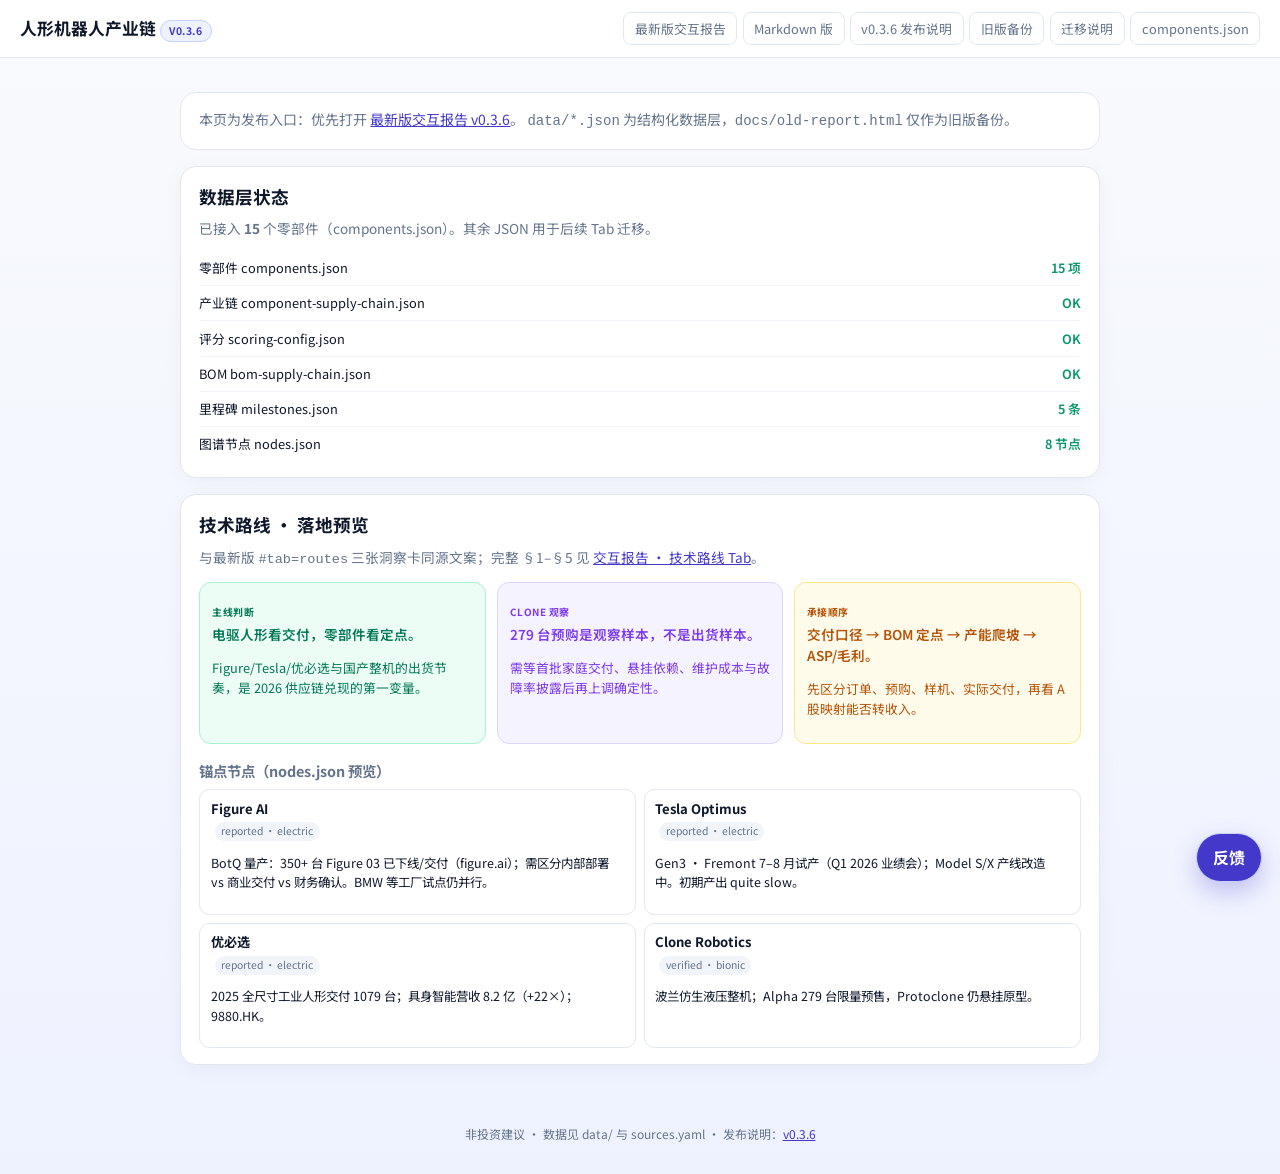
==== index.html @ d23fb4f2 "Initial commit: humanoid robotics report site v0.3.6 Static report, JSON data layer, GitHub Issues f" ====
<!DOCTYPE html>
<html lang="zh-CN">
<head>
  <meta charset="UTF-8" />
  <meta name="viewport" content="width=device-width, initial-scale=1.0" />
  <title>人形机器人产业链 · 发布入口</title>
  <link rel="preconnect" href="https://fonts.googleapis.com" />
  <link href="https://fonts.googleapis.com/css2?family=Noto+Sans+SC:wght@400;500;600;700&display=swap" rel="stylesheet" />
  <link rel="stylesheet" href="assets/style.css" />
</head>
<body>
  <header class="site-header">
    <h1>人形机器人产业链 <span class="tag">v0.3.6</span></h1>
    <nav aria-label="报告入口">
      <a href="clone-robotics-report.html#tab=routes">最新版交互报告</a>
      <a href="clone-robotics-report.md">Markdown 版</a>
      <a href="docs/release-v0.3.6.md">v0.3.6 发布说明</a>
      <a href="docs/old-report.html">旧版备份</a>
      <a href="docs/v0.2-to-v0.3-migration.md">迁移说明</a>
      <a href="data/components.json">components.json</a>
    </nav>
  </header>

  <main>
    <p class="banner">
      本页为发布入口：优先打开
      <a href="clone-robotics-report.html#tab=routes">最新版交互报告 v0.3.6</a>。
      <code>data/*.json</code> 为结构化数据层，<code>docs/old-report.html</code> 仅作为旧版备份。
    </p>

    <section class="card" aria-labelledby="data-heading">
      <h2 id="data-heading">数据层状态</h2>
      <p style="margin:0 0 0.75rem;font-size:0.85rem;color:#64748b">
        已接入 <strong id="components-count">—</strong> 个零部件（components.json）。其余 JSON 用于后续 Tab 迁移。
      </p>
      <div id="data-status">加载中…</div>
    </section>

    <section class="card" aria-labelledby="routes-heading">
      <h2 id="routes-heading">技术路线 · 落地预览</h2>
      <p style="margin:0 0 0.75rem;font-size:0.85rem;color:#64748b">
        与最新版 <code>#tab=routes</code> 三张洞察卡同源文案；完整 §1–§5 见
        <a href="clone-robotics-report.html#tab=routes">交互报告 · 技术路线 Tab</a>。
      </p>
      <div id="routes-preview"></div>
    </section>
  </main>

  <footer>
    非投资建议 · 数据见 data/ 与 sources.yaml · 发布说明：<a href="docs/release-v0.3.6.md">v0.3.6</a>
  </footer>
  <script type="module" src="assets/app.js"></script>
  <script src="assets/feedback.js"></script>
</body>
</html>
---- assets/style.css ----
:root {
  --bg: #f8fafc;
  --card: #fff;
  --border: #e2e8f0;
  --text: #0f172a;
  --muted: #64748b;
  --accent: #4338ca;
  --accent-soft: #eef2ff;
  --purple: #7c3aed;
  --emerald: #059669;
}

* {
  box-sizing: border-box;
}

body {
  margin: 0;
  font-family: "Noto Sans SC", system-ui, sans-serif;
  background: linear-gradient(180deg, var(--bg) 0%, #eef2ff 100%);
  color: var(--text);
  line-height: 1.55;
  min-height: 100vh;
}

a {
  color: var(--accent);
}

.site-header {
  position: sticky;
  top: 0;
  z-index: 20;
  background: rgba(255, 255, 255, 0.92);
  backdrop-filter: blur(8px);
  border-bottom: 1px solid var(--border);
  padding: 0.75rem 1.25rem;
  display: flex;
  flex-wrap: wrap;
  align-items: center;
  gap: 0.75rem 1.25rem;
}

.site-header h1 {
  margin: 0;
  font-size: 1.05rem;
  font-weight: 700;
}

.site-header .tag {
  font-size: 0.65rem;
  font-weight: 700;
  letter-spacing: 0.06em;
  text-transform: uppercase;
  color: var(--accent);
  background: var(--accent-soft);
  border: 1px solid #c7d2fe;
  border-radius: 999px;
  padding: 0.15rem 0.5rem;
}

.site-header nav {
  display: flex;
  flex-wrap: wrap;
  gap: 0.35rem;
  margin-left: auto;
}

.site-header nav a {
  font-size: 0.8rem;
  text-decoration: none;
  padding: 0.35rem 0.65rem;
  border-radius: 0.5rem;
  border: 1px solid var(--border);
  color: var(--muted);
}

.site-header nav a:hover {
  border-color: #a5b4fc;
  color: var(--accent);
  background: var(--accent-soft);
}

main {
  max-width: 960px;
  margin: 0 auto;
  padding: 1.25rem;
}

.banner {
  background: var(--card);
  border: 1px solid var(--border);
  border-radius: 1rem;
  padding: 1rem 1.15rem;
  margin-bottom: 1rem;
  font-size: 0.875rem;
  color: var(--muted);
}

.banner strong {
  color: var(--text);
}

.card {
  background: var(--card);
  border: 1px solid var(--border);
  border-radius: 1rem;
  padding: 1rem 1.15rem;
  margin-bottom: 1rem;
  box-shadow: 0 4px 20px rgba(15, 23, 42, 0.04);
}

.card h2 {
  margin: 0 0 0.5rem;
  font-size: 1.1rem;
}

.card h3 {
  margin: 1rem 0 0.4rem;
  font-size: 0.9rem;
  color: var(--muted);
}

.insight-grid {
  display: grid;
  gap: 0.65rem;
}

@media (min-width: 640px) {
  .insight-grid {
    grid-template-columns: repeat(3, 1fr);
  }
}

.insight {
  border-radius: 0.75rem;
  padding: 0.75rem;
  font-size: 0.8rem;
}

.insight .label {
  font-size: 0.62rem;
  font-weight: 700;
  letter-spacing: 0.05em;
  text-transform: uppercase;
  margin-bottom: 0.25rem;
}

.insight .headline {
  font-weight: 600;
  font-size: 0.85rem;
  margin: 0 0 0.25rem;
}

.insight.emerald {
  background: #ecfdf5;
  border: 1px solid #a7f3d0;
  color: #047857;
}

.insight.purple {
  background: #f5f3ff;
  border: 1px solid #ddd6fe;
  color: var(--purple);
}

.insight.amber {
  background: #fffbeb;
  border: 1px solid #fde68a;
  color: #b45309;
}

.data-list {
  list-style: none;
  margin: 0;
  padding: 0;
}

.data-list li {
  display: flex;
  justify-content: space-between;
  gap: 0.75rem;
  padding: 0.45rem 0;
  border-bottom: 1px solid #f1f5f9;
  font-size: 0.8rem;
}

.data-list li:last-child {
  border-bottom: none;
}

.data-list .ok {
  color: var(--emerald);
  font-weight: 600;
}

.data-list .err {
  color: #dc2626;
  font-weight: 600;
}

.node-list {
  display: grid;
  gap: 0.5rem;
}

@media (min-width: 640px) {
  .node-list {
    grid-template-columns: repeat(2, 1fr);
  }
}

.node-chip {
  border: 1px solid var(--border);
  border-radius: 0.65rem;
  padding: 0.55rem 0.65rem;
  font-size: 0.78rem;
}

.node-chip strong {
  display: block;
  font-size: 0.82rem;
  margin-bottom: 0.15rem;
}

.status-pill {
  display: inline-block;
  font-size: 0.65rem;
  padding: 0.1rem 0.4rem;
  border-radius: 999px;
  background: #f1f5f9;
  color: var(--muted);
  margin-left: 0.25rem;
}

footer {
  text-align: center;
  font-size: 0.75rem;
  color: var(--muted);
  padding: 1.5rem 1rem 2rem;
}

#feedback-fab {
  position: fixed;
  right: 18px;
  bottom: 18px;
  z-index: 60;
  border: 1px solid #c7d2fe;
  background: #4338ca;
  color: #fff;
  border-radius: 999px;
  padding: 0.7rem 1rem;
  font: inherit;
  font-weight: 700;
  box-shadow: 0 10px 24px rgba(67, 56, 202, 0.28);
  cursor: pointer;
}

.feedback-backdrop {
  position: fixed;
  inset: 0;
  z-index: 80;
  background: rgba(15, 23, 42, 0.42);
  display: flex;
  align-items: center;
  justify-content: center;
  padding: 1rem;
}

.feedback-modal {
  width: min(560px, 100%);
  background: #fff;
  border-radius: 0.75rem;
  border: 1px solid var(--border);
  box-shadow: 0 24px 60px rgba(15, 23, 42, 0.28);
  padding: 1rem;
}

.feedback-head,
.feedback-actions {
  display: flex;
  align-items: center;
  justify-content: space-between;
  gap: 0.75rem;
}

.feedback-head h2 {
  margin: 0;
  font-size: 1.1rem;
}

.feedback-kicker {
  margin: 0 0 0.1rem;
  color: var(--accent);
  font-size: 0.7rem;
  font-weight: 700;
}

.feedback-close {
  width: 2rem;
  height: 2rem;
  border: 1px solid var(--border);
  border-radius: 999px;
  background: #fff;
  cursor: pointer;
  font-size: 1.2rem;
}

.feedback-modal label {
  display: block;
  margin-top: 0.85rem;
}

.feedback-modal label span {
  display: block;
  margin-bottom: 0.3rem;
  font-size: 0.8rem;
  font-weight: 700;
  color: var(--text);
}

.feedback-modal select,
.feedback-modal textarea,
.feedback-modal input {
  width: 100%;
  border: 1px solid var(--border);
  border-radius: 0.5rem;
  padding: 0.65rem 0.75rem;
  font: inherit;
}

.feedback-hint {
  color: var(--muted);
  font-size: 0.8rem;
}

.feedback-actions {
  margin-top: 1rem;
  justify-content: flex-end;
}

.feedback-primary,
.feedback-secondary {
  border-radius: 0.5rem;
  padding: 0.6rem 0.85rem;
  font: inherit;
  cursor: pointer;
}

.feedback-primary {
  border: 1px solid #4338ca;
  background: #4338ca;
  color: #fff;
  font-weight: 700;
}

.feedback-secondary {
  border: 1px solid var(--border);
  background: #fff;
  color: var(--muted);
}
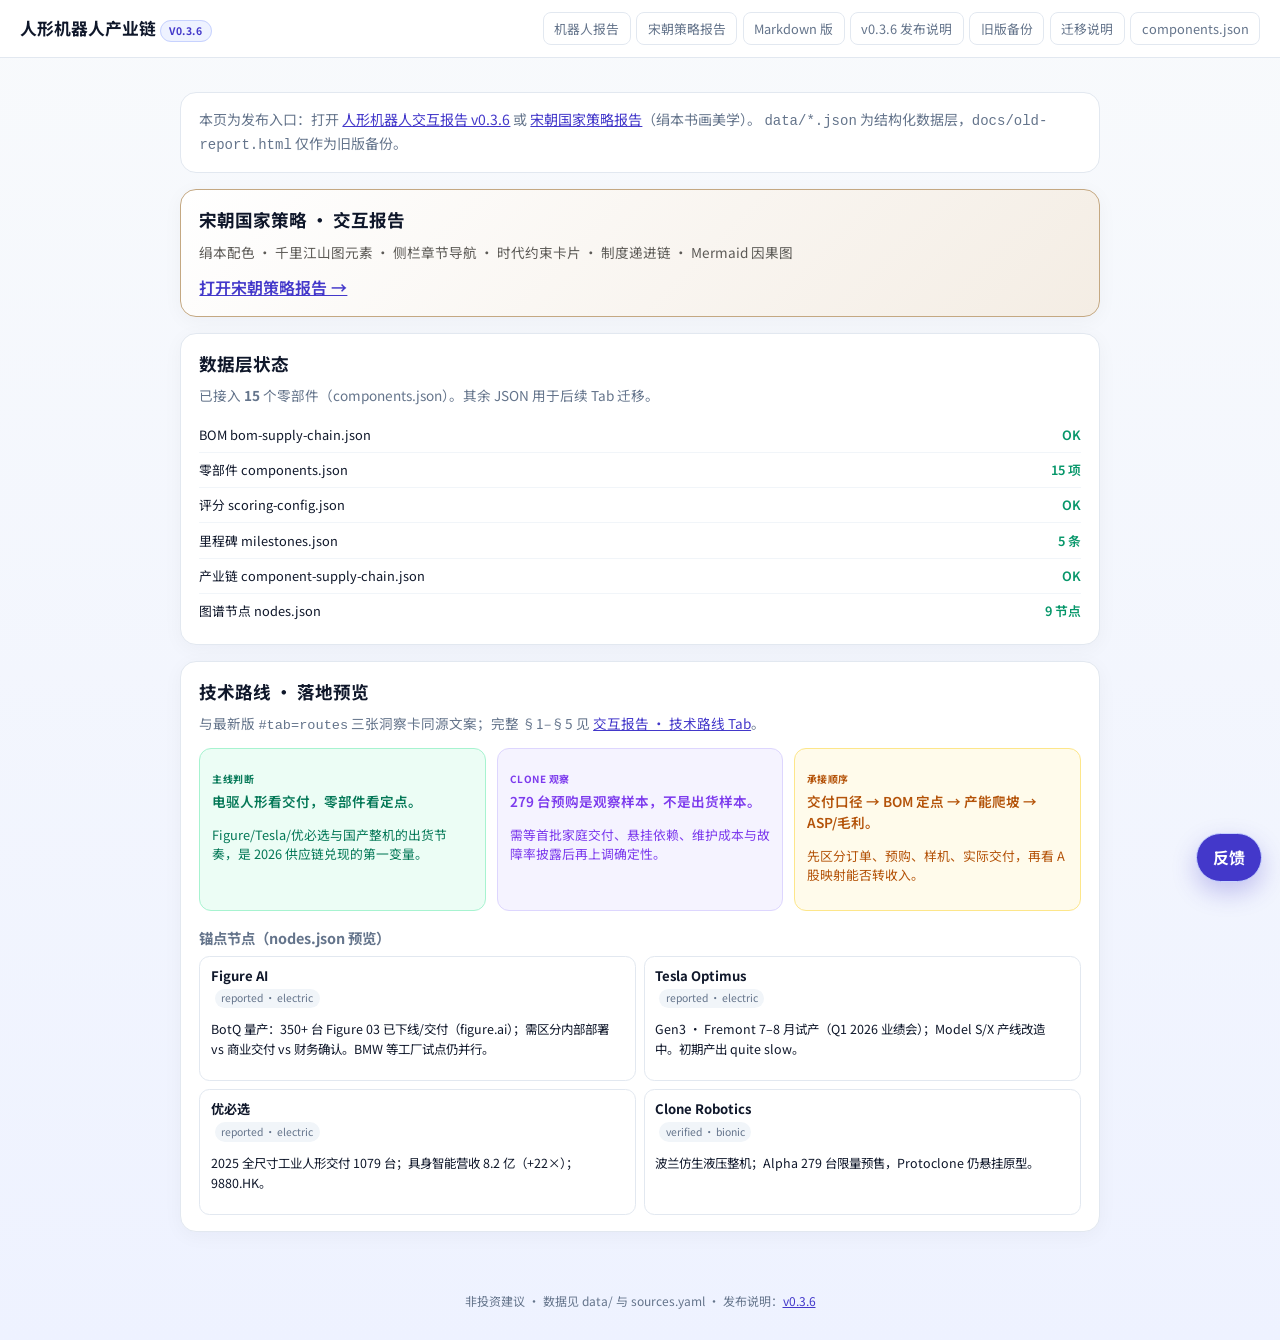
==== commit 3f0055d8: "Add Song Dynasty interactive report for GitHub Pages. Co-authored-by: Cursor <cursoragent@cursor.com" ====
--- a/index.html
+++ b/index.html
@@ -12,7 +12,8 @@
   <header class="site-header">
     <h1>人形机器人产业链 <span class="tag">v0.3.6</span></h1>
     <nav aria-label="报告入口">
-      <a href="clone-robotics-report.html#tab=routes">最新版交互报告</a>
+      <a href="clone-robotics-report.html#tab=routes">机器人报告</a>
+      <a href="song-dynasty-report.html">宋朝策略报告</a>
       <a href="clone-robotics-report.md">Markdown 版</a>
       <a href="docs/release-v0.3.6.md">v0.3.6 发布说明</a>
       <a href="docs/old-report.html">旧版备份</a>
@@ -23,10 +24,22 @@
 
   <main>
     <p class="banner">
-      本页为发布入口：优先打开
-      <a href="clone-robotics-report.html#tab=routes">最新版交互报告 v0.3.6</a>。
+      本页为发布入口：打开
+      <a href="clone-robotics-report.html#tab=routes">人形机器人交互报告 v0.3.6</a>
+      或
+      <a href="song-dynasty-report.html">宋朝国家策略报告</a>（绢本书画美学）。
       <code>data/*.json</code> 为结构化数据层，<code>docs/old-report.html</code> 仅作为旧版备份。
     </p>
+
+    <section class="card" aria-labelledby="song-heading" style="border-color:#c4a882;background:linear-gradient(135deg,#fff,#f4ede4)">
+      <h2 id="song-heading">宋朝国家策略 · 交互报告</h2>
+      <p style="margin:0 0 0.75rem;font-size:0.85rem;color:#5c5a56">
+        绢本配色 · 千里江山图元素 · 侧栏章节导航 · 时代约束卡片 · 制度递进链 · Mermaid 因果图
+      </p>
+      <p style="margin:0">
+        <a href="song-dynasty-report.html" style="font-weight:600">打开宋朝策略报告 →</a>
+      </p>
+    </section>
 
     <section class="card" aria-labelledby="data-heading">
       <h2 id="data-heading">数据层状态</h2>
--- a/assets/style.css
+++ b/assets/style.css
@@ -334,6 +334,23 @@
   font-size: 0.8rem;
 }
 
+.feedback-required {
+  font-style: normal;
+  font-weight: 500;
+  color: var(--muted);
+  font-size: 0.75rem;
+}
+
+.feedback-error {
+  margin: 0.35rem 0 0;
+  color: #b91c1c;
+  font-size: 0.8rem;
+}
+
+.feedback-modal textarea[aria-invalid="true"] {
+  border-color: #f87171;
+}
+
 .feedback-actions {
   margin-top: 1rem;
   justify-content: flex-end;
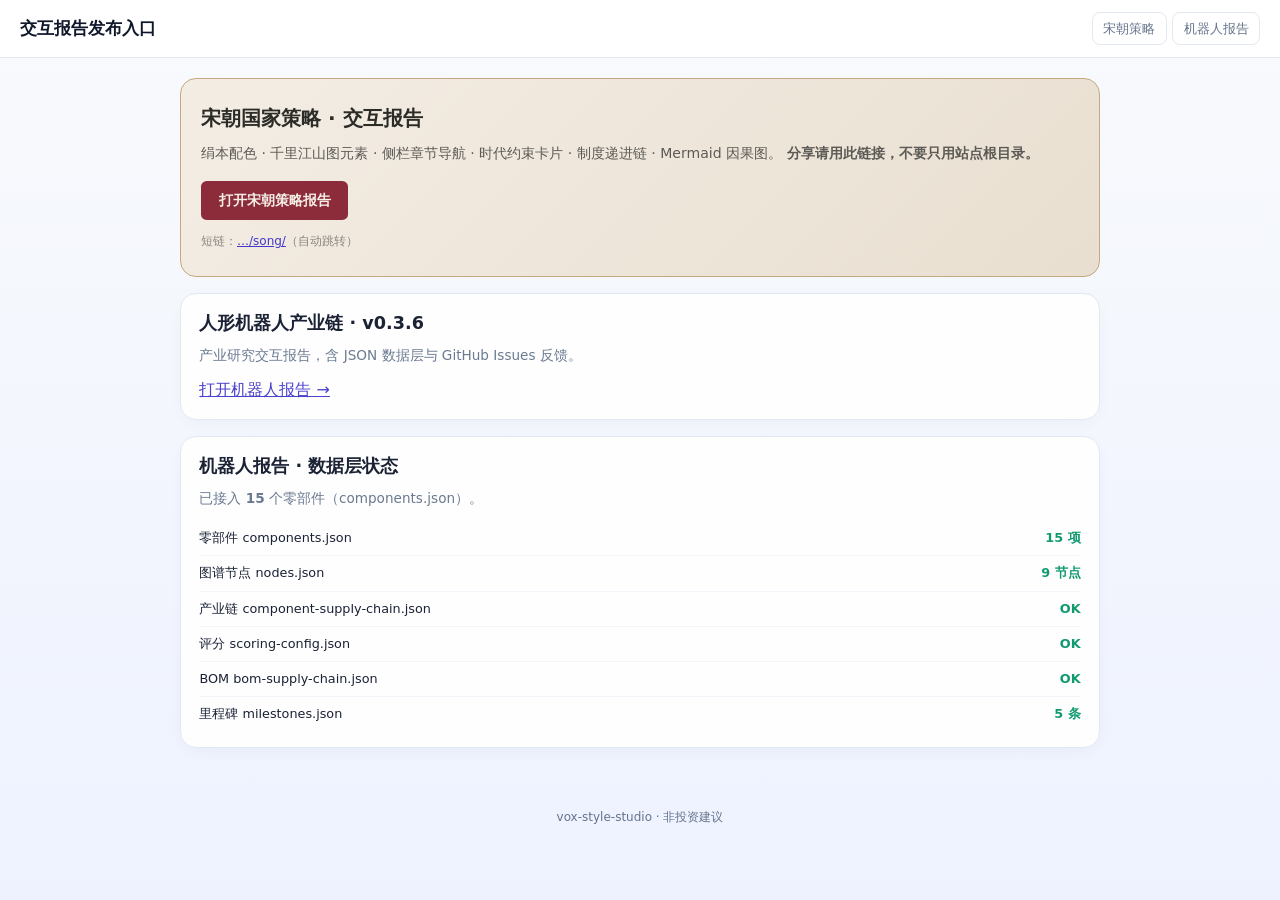
==== commit f6a31dc3: "Fix Song report sharing: hub index, short link, China-friendly fonts. Co-authored-by: Cursor <cursor" ====
--- a/index.html
+++ b/index.html
@@ -2,67 +2,78 @@
 <html lang="zh-CN">
 <head>
   <meta charset="UTF-8" />
+  <meta http-equiv="Content-Type" content="text/html; charset=utf-8" />
   <meta name="viewport" content="width=device-width, initial-scale=1.0" />
-  <title>人形机器人产业链 · 发布入口</title>
-  <link rel="preconnect" href="https://fonts.googleapis.com" />
-  <link href="https://fonts.googleapis.com/css2?family=Noto+Sans+SC:wght@400;500;600;700&display=swap" rel="stylesheet" />
+  <title>交互报告发布入口 · vox-style-studio</title>
   <link rel="stylesheet" href="assets/style.css" />
+  <style>
+    .hub-hero {
+      background: linear-gradient(135deg, #f4ede4 0%, #e8dfd0 100%);
+      border: 1px solid #c4a882;
+      border-radius: 1rem;
+      padding: 1.5rem 1.25rem;
+      margin-bottom: 1rem;
+    }
+    .hub-hero h2 { margin: 0 0 0.5rem; font-size: 1.25rem; color: #2b2b28; }
+    .hub-hero p { margin: 0 0 1rem; font-size: 0.88rem; color: #5c5a56; line-height: 1.6; }
+    .hub-hero .cta {
+      display: inline-block;
+      padding: 0.55rem 1.1rem;
+      background: #8c2c3b;
+      color: #f4ede4 !important;
+      text-decoration: none;
+      border-radius: 0.35rem;
+      font-weight: 600;
+      font-size: 0.9rem;
+    }
+    .hub-hero .cta:hover { background: #a84552; }
+    .hub-secondary { opacity: 0.95; }
+  </style>
 </head>
 <body>
   <header class="site-header">
-    <h1>人形机器人产业链 <span class="tag">v0.3.6</span></h1>
+    <h1>交互报告发布入口</h1>
     <nav aria-label="报告入口">
+      <a href="song-dynasty-report.html">宋朝策略</a>
       <a href="clone-robotics-report.html#tab=routes">机器人报告</a>
-      <a href="song-dynasty-report.html">宋朝策略报告</a>
-      <a href="clone-robotics-report.md">Markdown 版</a>
-      <a href="docs/release-v0.3.6.md">v0.3.6 发布说明</a>
-      <a href="docs/old-report.html">旧版备份</a>
-      <a href="docs/v0.2-to-v0.3-migration.md">迁移说明</a>
-      <a href="data/components.json">components.json</a>
     </nav>
   </header>
 
   <main>
-    <p class="banner">
-      本页为发布入口：打开
-      <a href="clone-robotics-report.html#tab=routes">人形机器人交互报告 v0.3.6</a>
-      或
-      <a href="song-dynasty-report.html">宋朝国家策略报告</a>（绢本书画美学）。
-      <code>data/*.json</code> 为结构化数据层，<code>docs/old-report.html</code> 仅作为旧版备份。
-    </p>
-
-    <section class="card" aria-labelledby="song-heading" style="border-color:#c4a882;background:linear-gradient(135deg,#fff,#f4ede4)">
+    <section class="hub-hero" aria-labelledby="song-heading">
       <h2 id="song-heading">宋朝国家策略 · 交互报告</h2>
-      <p style="margin:0 0 0.75rem;font-size:0.85rem;color:#5c5a56">
-        绢本配色 · 千里江山图元素 · 侧栏章节导航 · 时代约束卡片 · 制度递进链 · Mermaid 因果图
+      <p>
+        绢本配色 · 千里江山图元素 · 侧栏章节导航 · 时代约束卡片 · 制度递进链 · Mermaid 因果图。
+        <strong>分享请用此链接，不要只用站点根目录。</strong>
       </p>
-      <p style="margin:0">
-        <a href="song-dynasty-report.html" style="font-weight:600">打开宋朝策略报告 →</a>
+      <a class="cta" href="song-dynasty-report.html">打开宋朝策略报告</a>
+      <p style="margin:0.75rem 0 0;font-size:0.75rem;color:#8a8780">
+        短链：<a href="song/">…/song/</a>（自动跳转）
       </p>
     </section>
 
-    <section class="card" aria-labelledby="data-heading">
-      <h2 id="data-heading">数据层状态</h2>
+    <section class="card hub-secondary" aria-labelledby="robot-heading">
+      <h2 id="robot-heading">人形机器人产业链 · v0.3.6</h2>
       <p style="margin:0 0 0.75rem;font-size:0.85rem;color:#64748b">
-        已接入 <strong id="components-count">—</strong> 个零部件（components.json）。其余 JSON 用于后续 Tab 迁移。
+        产业研究交互报告，含 JSON 数据层与 GitHub Issues 反馈。
+      </p>
+      <p style="margin:0">
+        <a href="clone-robotics-report.html#tab=routes">打开机器人报告 →</a>
+      </p>
+    </section>
+
+    <section class="card hub-secondary" aria-labelledby="data-heading">
+      <h2 id="data-heading">机器人报告 · 数据层状态</h2>
+      <p style="margin:0 0 0.75rem;font-size:0.85rem;color:#64748b">
+        已接入 <strong id="components-count">—</strong> 个零部件（components.json）。
       </p>
       <div id="data-status">加载中…</div>
-    </section>
-
-    <section class="card" aria-labelledby="routes-heading">
-      <h2 id="routes-heading">技术路线 · 落地预览</h2>
-      <p style="margin:0 0 0.75rem;font-size:0.85rem;color:#64748b">
-        与最新版 <code>#tab=routes</code> 三张洞察卡同源文案；完整 §1–§5 见
-        <a href="clone-robotics-report.html#tab=routes">交互报告 · 技术路线 Tab</a>。
-      </p>
-      <div id="routes-preview"></div>
     </section>
   </main>
 
   <footer>
-    非投资建议 · 数据见 data/ 与 sources.yaml · 发布说明：<a href="docs/release-v0.3.6.md">v0.3.6</a>
+    vox-style-studio · 非投资建议
   </footer>
   <script type="module" src="assets/app.js"></script>
-  <script src="assets/feedback.js"></script>
 </body>
 </html>
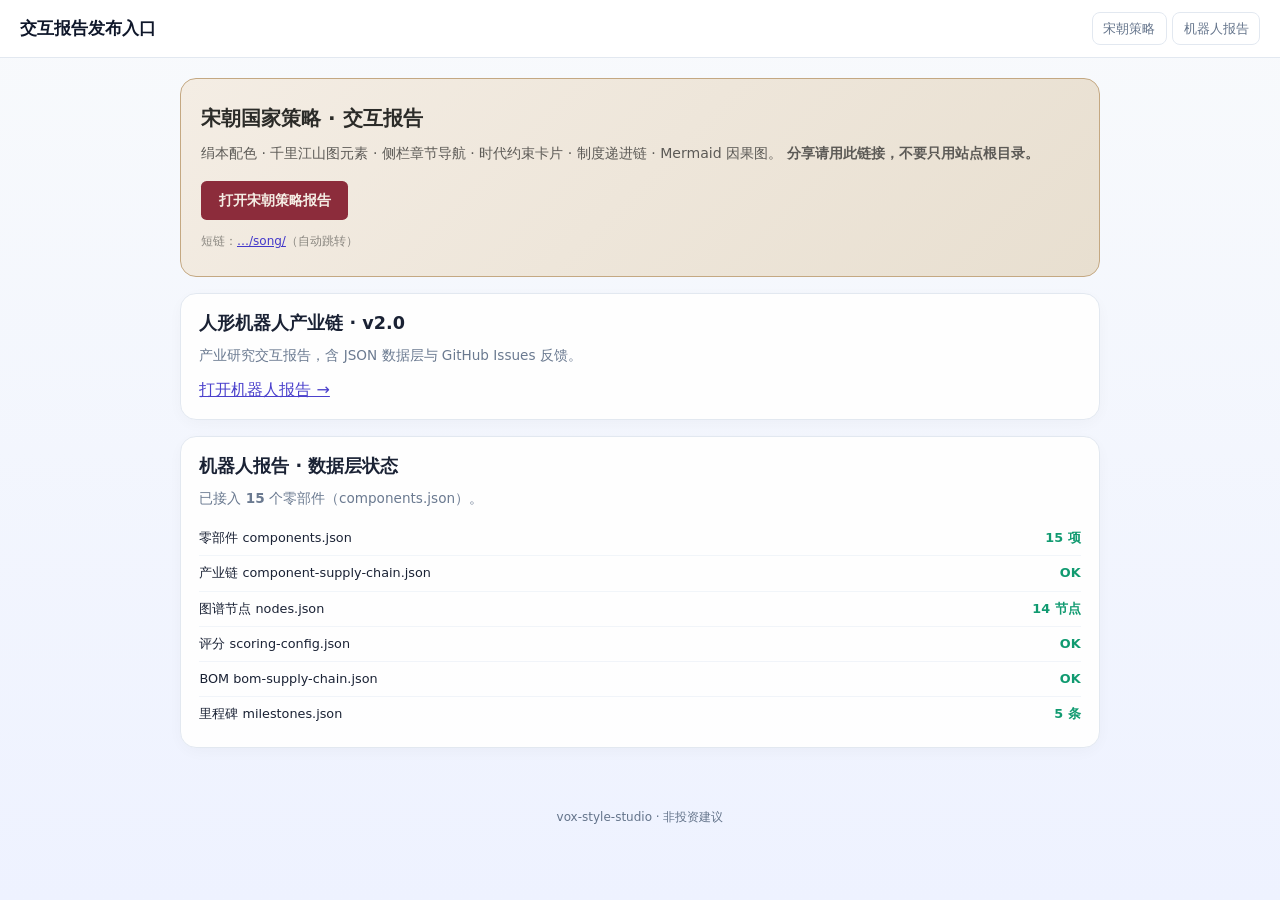
==== commit 156d23e9: "Sync humanoid industry knowledge graph to interactive report v2.0 (2026-06-05). Co-authored-by: Curs" ====
--- a/index.html
+++ b/index.html
@@ -53,7 +53,7 @@
     </section>
 
     <section class="card hub-secondary" aria-labelledby="robot-heading">
-      <h2 id="robot-heading">人形机器人产业链 · v0.3.6</h2>
+      <h2 id="robot-heading">人形机器人产业链 · v2.0</h2>
       <p style="margin:0 0 0.75rem;font-size:0.85rem;color:#64748b">
         产业研究交互报告，含 JSON 数据层与 GitHub Issues 反馈。
       </p>
